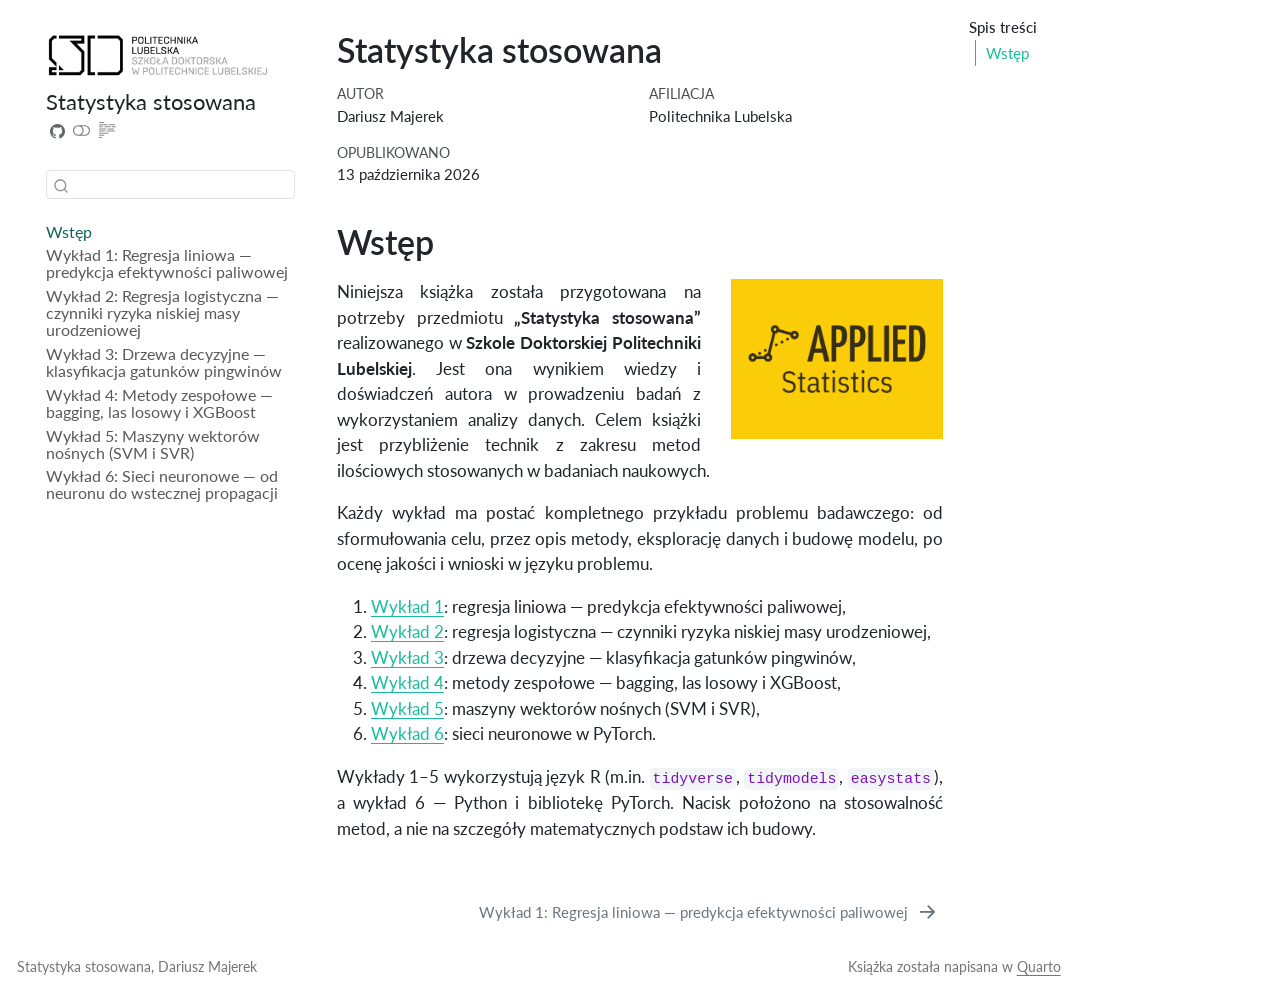
==== docs/index.html @ 19380073 "Książka Quarto: Statystyka stosowana (wykłady 1–6) Wykłady wyk1–wyk6 jako rozdziały książki, usunięt" ====
<!DOCTYPE html>
<html xmlns="http://www.w3.org/1999/xhtml" lang="pl" xml:lang="pl"><head>

<meta charset="utf-8">
<meta name="generator" content="quarto-1.10.18">

<meta name="viewport" content="width=device-width, initial-scale=1.0, user-scalable=yes">

<meta name="author" content="Dariusz Majerek">

<title>Statystyka stosowana</title>
<style>
/* Default styles provided by pandoc.
** See https://pandoc.org/MANUAL.html#variables-for-html for config info.
*/
span.smallcaps{font-variant: small-caps;}
div.columns{display: flex; gap: 1.5em;}
div.column{flex: auto;}
@media screen {
div.columns{gap: min(4vw, 1.5em);}
div.column{overflow-x: auto;}
}
div.hanging-indent{margin-left: 1.5em; text-indent: -1.5em;}
ul.task-list{list-style: none;}
ul.task-list li input[type="checkbox"] {
  width: 0.8em;
  margin: 0 0.8em 0.2em -1em; /* quarto-specific, see https://github.com/quarto-dev/quarto-cli/issues/4556 */ 
  vertical-align: middle;
}
</style>


<script src="site_libs/quarto-nav/quarto-nav.js"></script>
<script src="site_libs/quarto-nav/headroom.min.js"></script>
<script src="site_libs/clipboard/clipboard.min.js"></script>
<script src="site_libs/quarto-search/autocomplete.umd.js"></script>
<script src="site_libs/quarto-search/fuse.min.js"></script>
<script src="site_libs/quarto-search/quarto-search.js"></script>
<meta name="quarto:offset" content="./">
<link href="./wyk1.html" rel="next">
<link href="./logo2.png" rel="icon" type="image/png">
<script src="site_libs/quarto-html/quarto.js" type="module"></script>
<script src="site_libs/quarto-html/tabsets/tabsets.js" type="module"></script>
<script src="site_libs/quarto-html/popper.min.js"></script>
<script src="site_libs/quarto-html/tippy.umd.min.js"></script>
<script src="site_libs/quarto-html/anchor.min.js"></script>
<link href="site_libs/quarto-html/tippy.css" rel="stylesheet">
<link href="site_libs/quarto-html/quarto-syntax-highlighting-64a204ab8560d761af7679ceaba22944.css" rel="stylesheet" class="quarto-color-scheme" id="quarto-text-highlighting-styles">
<link href="site_libs/quarto-html/quarto-syntax-highlighting-dark-b85bc7c33db8c58e0ec93c3465666fed.css" rel="stylesheet" class="quarto-color-scheme quarto-color-alternate" id="quarto-text-highlighting-styles">
<link href="site_libs/quarto-html/quarto-syntax-highlighting-64a204ab8560d761af7679ceaba22944.css" rel="stylesheet" class="quarto-color-scheme-extra" id="quarto-text-highlighting-styles">
<script src="site_libs/bootstrap/bootstrap.min.js"></script>
<link href="site_libs/bootstrap/bootstrap-icons.css" rel="stylesheet">
<link href="site_libs/bootstrap/bootstrap-502dd8818b56a2c66749ffbc31bcd64e.min.css" rel="stylesheet" append-hash="true" class="quarto-color-scheme" id="quarto-bootstrap" data-mode="light">
<link href="site_libs/bootstrap/bootstrap-dark-e7c7cb72a47119ae0b6917a2100602d9.min.css" rel="stylesheet" append-hash="true" class="quarto-color-scheme quarto-color-alternate" id="quarto-bootstrap" data-mode="dark">
<link href="site_libs/bootstrap/bootstrap-502dd8818b56a2c66749ffbc31bcd64e.min.css" rel="stylesheet" append-hash="true" class="quarto-color-scheme-extra" id="quarto-bootstrap" data-mode="light">
<script id="quarto-search-options" type="application/json">{
  "location": "sidebar",
  "copy-button": false,
  "collapse-after": 3,
  "panel-placement": "start",
  "type": "textbox",
  "limit": 50,
  "keyboard-shortcut": [
    "f",
    "/",
    "s"
  ],
  "show-item-context": false,
  "language": {
    "search-no-results-text": "Brak wyników",
    "search-matching-documents-text": "dopasowane dokumenty",
    "search-copy-link-title": "Kopiuj link do wyszukiwania",
    "search-hide-matches-text": "Ukryj dodatkowe dopasowania",
    "search-more-match-text": "więcej dopasowań w tym dokumencie",
    "search-more-matches-text": "więcej dopasowań w tym dokumencie",
    "search-clear-button-title": "Wyczyść",
    "search-text-placeholder": "",
    "search-detached-cancel-button-title": "Anuluj",
    "search-submit-button-title": "Zatwierdź",
    "search-label": "Szukaj"
  }
}</script>


</head>

<body class="nav-sidebar floating quarto-light"><script id="quarto-html-before-body" type="application/javascript">
    const toggleBodyColorMode = (bsSheetEl) => {
      const mode = bsSheetEl.getAttribute("data-mode");
      const bodyEl = window.document.querySelector("body");
      if (mode === "dark") {
        bodyEl.classList.add("quarto-dark");
        bodyEl.classList.remove("quarto-light");
      } else {
        bodyEl.classList.add("quarto-light");
        bodyEl.classList.remove("quarto-dark");
      }
    }
    const toggleBodyColorPrimary = () => {
      const bsSheetEl = window.document.querySelector("link#quarto-bootstrap:not([rel=disabled-stylesheet])");
      if (bsSheetEl) {
        toggleBodyColorMode(bsSheetEl);
      }
    }
    const setColorSchemeToggle = (alternate) => {
      const toggles = window.document.querySelectorAll('.quarto-color-scheme-toggle');
      for (let i=0; i < toggles.length; i++) {
        const toggle = toggles[i];
        if (toggle) {
          if (alternate) {
            toggle.classList.add("alternate");
          } else {
            toggle.classList.remove("alternate");
          }
        }
      }
    };
    const toggleColorMode = (alternate) => {
      // Switch the stylesheets
      const primaryStylesheets = window.document.querySelectorAll('link.quarto-color-scheme:not(.quarto-color-alternate)');
      const alternateStylesheets = window.document.querySelectorAll('link.quarto-color-scheme.quarto-color-alternate');
      manageTransitions('#quarto-margin-sidebar .nav-link', false);
      if (alternate) {
        // note: dark is layered on light, we don't disable primary!
        enableStylesheet(alternateStylesheets);
        for (const sheetNode of alternateStylesheets) {
          if (sheetNode.id === "quarto-bootstrap") {
            toggleBodyColorMode(sheetNode);
          }
        }
      } else {
        disableStylesheet(alternateStylesheets);
        enableStylesheet(primaryStylesheets)
        toggleBodyColorPrimary();
      }
      manageTransitions('#quarto-margin-sidebar .nav-link', true);
      // Switch the toggles
      setColorSchemeToggle(alternate)
      // Hack to workaround the fact that safari doesn't
      // properly recolor the scrollbar when toggling (#1455)
      if (navigator.userAgent.indexOf('Safari') > 0 && navigator.userAgent.indexOf('Chrome') == -1) {
        manageTransitions("body", false);
        window.scrollTo(0, 1);
        setTimeout(() => {
          window.scrollTo(0, 0);
          manageTransitions("body", true);
        }, 40);
      }
    }
    const disableStylesheet = (stylesheets) => {
      for (let i=0; i < stylesheets.length; i++) {
        const stylesheet = stylesheets[i];
        stylesheet.rel = 'disabled-stylesheet';
      }
    }
    const enableStylesheet = (stylesheets) => {
      for (let i=0; i < stylesheets.length; i++) {
        const stylesheet = stylesheets[i];
        if(stylesheet.rel !== 'stylesheet') { // for Chrome, which will still FOUC without this check
          stylesheet.rel = 'stylesheet';
        }
      }
    }
    const manageTransitions = (selector, allowTransitions) => {
      const els = window.document.querySelectorAll(selector);
      for (let i=0; i < els.length; i++) {
        const el = els[i];
        if (allowTransitions) {
          el.classList.remove('notransition');
        } else {
          el.classList.add('notransition');
        }
      }
    }
    const isFileUrl = () => {
      return window.location.protocol === 'file:';
    }
    const hasAlternateSentinel = () => {
      let styleSentinel = getColorSchemeSentinel();
      if (styleSentinel !== null) {
        return styleSentinel === "alternate";
      } else {
        return false;
      }
    }
    const setStyleSentinel = (alternate) => {
      const value = alternate ? "alternate" : "default";
      if (!isFileUrl()) {
        window.localStorage.setItem("quarto-color-scheme", value);
      } else {
        localAlternateSentinel = value;
      }
    }
    const getColorSchemeSentinel = () => {
      if (!isFileUrl()) {
        const storageValue = window.localStorage.getItem("quarto-color-scheme");
        return storageValue != null ? storageValue : localAlternateSentinel;
      } else {
        return localAlternateSentinel;
      }
    }
    const toggleGiscusIfUsed = (isAlternate, darkModeDefault) => {
      const baseTheme = document.querySelector('#giscus-base-theme')?.value ?? 'light';
      const alternateTheme = document.querySelector('#giscus-alt-theme')?.value ?? 'dark';
      let newTheme = '';
      if(authorPrefersDark) {
        newTheme = isAlternate ? baseTheme : alternateTheme;
      } else {
        newTheme = isAlternate ? alternateTheme : baseTheme;
      }
      const changeGiscusTheme = () => {
        // From: https://github.com/giscus/giscus/issues/336
        const sendMessage = (message) => {
          const iframe = document.querySelector('iframe.giscus-frame');
          if (!iframe) return;
          iframe.contentWindow.postMessage({ giscus: message }, 'https://giscus.app');
        }
        sendMessage({
          setConfig: {
            theme: newTheme
          }
        });
      }
      const isGiscussLoaded = window.document.querySelector('iframe.giscus-frame') !== null;
      if (isGiscussLoaded) {
        changeGiscusTheme();
      }
    };
    const authorPrefersDark = false;
    const darkModeDefault = authorPrefersDark;
      document.querySelector('link#quarto-text-highlighting-styles.quarto-color-scheme-extra').rel = 'disabled-stylesheet';
      document.querySelector('link#quarto-bootstrap.quarto-color-scheme-extra').rel = 'disabled-stylesheet';
    let localAlternateSentinel = darkModeDefault ? 'alternate' : 'default';
    // Dark / light mode switch
    window.quartoToggleColorScheme = () => {
      // Read the current dark / light value
      let toAlternate = !hasAlternateSentinel();
      toggleColorMode(toAlternate);
      setStyleSentinel(toAlternate);
      toggleGiscusIfUsed(toAlternate, darkModeDefault);
      window.dispatchEvent(new Event('resize'));
    };
    // Switch to dark mode if need be
    if (hasAlternateSentinel()) {
      toggleColorMode(true);
    } else {
      toggleColorMode(false);
    }
  </script>

<div id="quarto-search-results"></div>
  <header id="quarto-header" class="headroom fixed-top">
  <nav class="quarto-secondary-nav">
    <div class="container-fluid d-flex">
      <button type="button" class="quarto-btn-toggle btn" data-bs-toggle="collapse" role="button" data-bs-target=".quarto-sidebar-collapse-item" aria-controls="quarto-sidebar" aria-expanded="false" aria-label="Przełącz pasek boczny" onclick="if (window.quartoToggleHeadroom) { window.quartoToggleHeadroom(); }">
        <i class="bi bi-layout-text-sidebar-reverse"></i>
      </button>
        <nav class="quarto-page-breadcrumbs" aria-label="breadcrumb"><ol class="breadcrumb"><li class="breadcrumb-item"><a href="./index.html">Wstęp</a></li></ol></nav>
        <a class="flex-grow-1" role="navigation" data-bs-toggle="collapse" data-bs-target=".quarto-sidebar-collapse-item" aria-controls="quarto-sidebar" aria-expanded="false" aria-label="Przełącz pasek boczny" onclick="if (window.quartoToggleHeadroom) { window.quartoToggleHeadroom(); }">      
        </a>
      <button type="button" class="btn quarto-search-button" aria-label="Szukaj" onclick="window.quartoOpenSearch();">
        <i class="bi bi-search"></i>
      </button>
    </div>
  </nav>
</header>
<!-- content -->
<div id="quarto-content" class="quarto-container page-columns page-rows-contents page-layout-article">
<!-- sidebar -->
  <nav id="quarto-sidebar" class="sidebar collapse collapse-horizontal quarto-sidebar-collapse-item sidebar-navigation floating overflow-auto">
    <div class="pt-lg-2 mt-2 text-left sidebar-header sidebar-header-stacked">
      <a href="./index.html" class="sidebar-logo-link">
      <img src="./logo.png" alt="" class="sidebar-logo light-content py-0 d-lg-inline d-none">
      <img src="./logo.png" alt="" class="sidebar-logo dark-content py-0 d-lg-inline d-none">
      </a>
    <div class="sidebar-title mb-0 py-0">
      <a href="./">Statystyka stosowana</a> 
        <div class="sidebar-tools-main tools-wide">
    <a href="https://github.com/DariuszMajerek/szkola_doktorska" title="Source Code" class="quarto-navigation-tool px-1" aria-label="Source Code"><i class="bi bi-github"></i></a>
  <a href="" class="quarto-color-scheme-toggle quarto-navigation-tool  px-1" onclick="window.quartoToggleColorScheme(); return false;" title="Przełącz tryb ciemny"><i class="bi"></i></a>
  <a href="" class="quarto-reader-toggle quarto-navigation-tool px-1" onclick="window.quartoToggleReader(); return false;" title="Przełącz tryb czytnika">
  <div class="quarto-reader-toggle-btn">
  <i class="bi"></i>
  </div>
</a>
</div>
    </div>
      </div>
        <div class="mt-2 flex-shrink-0 align-items-center">
        <div class="sidebar-search">
        <div id="quarto-search" class="" title="Szukaj"></div>
        </div>
        </div>
    <div class="sidebar-menu-container"> 
    <ul class="list-unstyled mt-1">
        <li class="sidebar-item">
  <div class="sidebar-item-container"> 
  <a href="./index.html" class="sidebar-item-text sidebar-link active">
 <span class="menu-text">Wstęp</span></a>
  </div>
</li>
        <li class="sidebar-item">
  <div class="sidebar-item-container"> 
  <a href="./wyk1.html" class="sidebar-item-text sidebar-link">
 <span class="menu-text">Wykład 1: Regresja liniowa — predykcja efektywności paliwowej</span></a>
  </div>
</li>
        <li class="sidebar-item">
  <div class="sidebar-item-container"> 
  <a href="./wyk2.html" class="sidebar-item-text sidebar-link">
 <span class="menu-text">Wykład 2: Regresja logistyczna — czynniki ryzyka niskiej masy urodzeniowej</span></a>
  </div>
</li>
        <li class="sidebar-item">
  <div class="sidebar-item-container"> 
  <a href="./wyk3.html" class="sidebar-item-text sidebar-link">
 <span class="menu-text">Wykład 3: Drzewa decyzyjne — klasyfikacja gatunków pingwinów</span></a>
  </div>
</li>
        <li class="sidebar-item">
  <div class="sidebar-item-container"> 
  <a href="./wyk4.html" class="sidebar-item-text sidebar-link">
 <span class="menu-text">Wykład 4: Metody zespołowe — bagging, las losowy i XGBoost</span></a>
  </div>
</li>
        <li class="sidebar-item">
  <div class="sidebar-item-container"> 
  <a href="./wyk5.html" class="sidebar-item-text sidebar-link">
 <span class="menu-text">Wykład 5: Maszyny wektorów nośnych (SVM i SVR)</span></a>
  </div>
</li>
        <li class="sidebar-item">
  <div class="sidebar-item-container"> 
  <a href="./wyk6.html" class="sidebar-item-text sidebar-link">
 <span class="menu-text">Wykład 6: Sieci neuronowe — od neuronu do wstecznej propagacji</span></a>
  </div>
</li>
    </ul>
    </div>
</nav>
<div id="quarto-sidebar-glass" class="quarto-sidebar-collapse-item" data-bs-toggle="collapse" data-bs-target=".quarto-sidebar-collapse-item"></div>
<!-- margin-sidebar -->
    <div id="quarto-margin-sidebar" class="sidebar margin-sidebar">
        <nav id="TOC" role="doc-toc" class="toc-active">
    <h2 id="toc-title">Spis treści</h2>
   
  <ul>
  <li><a href="#wstęp" id="toc-wstęp" class="nav-link active" data-scroll-target="#wstęp">Wstęp</a></li>
  </ul>
</nav>
    </div>
<!-- main -->
<main class="content" id="quarto-document-content">


<header id="title-block-header" class="quarto-title-block default">
<div class="quarto-title">
<h1 class="title">Statystyka stosowana</h1>
</div>


<div class="quarto-title-meta-author">
  <div class="quarto-title-meta-heading">Autor</div>
  <div class="quarto-title-meta-heading">Afiliacja</div>
  
    <div class="quarto-title-meta-contents">
    <p class="author">Dariusz Majerek </p>
  </div>
  <div class="quarto-title-meta-contents">
        <p class="affiliation">
            Politechnika Lubelska
          </p>
      </div>
  </div>

<div class="quarto-title-meta">

      
    <div>
    <div class="quarto-title-meta-heading">Opublikowano</div>
    <div class="quarto-title-meta-contents">
      <p class="date">13 października 2026</p>
    </div>
  </div>
  
    
  </div>
  


</header>



<section id="wstęp" class="level1 unnumbered">
<h1 class="unnumbered">Wstęp</h1><p><img src="logo2.png" title="Statystyka stosowana" class="quarto-cover-image nolightbox img-fluid"></p>
<p>Niniejsza książka została przygotowana na potrzeby przedmiotu <strong>„Statystyka stosowana”</strong> realizowanego w <strong>Szkole Doktorskiej Politechniki Lubelskiej</strong>. Jest ona wynikiem wiedzy i doświadczeń autora w prowadzeniu badań z wykorzystaniem analizy danych. Celem książki jest przybliżenie technik z zakresu metod ilościowych stosowanych w badaniach naukowych.</p>
<p>Każdy wykład ma postać kompletnego przykładu problemu badawczego: od sformułowania celu, przez opis metody, eksplorację danych i budowę modelu, po ocenę jakości i wnioski w języku problemu.</p>
<ol type="1">
<li><a href="./wyk1.html">Wykład 1</a>: regresja liniowa — predykcja efektywności paliwowej,</li>
<li><a href="./wyk2.html">Wykład 2</a>: regresja logistyczna — czynniki ryzyka niskiej masy urodzeniowej,</li>
<li><a href="./wyk3.html">Wykład 3</a>: drzewa decyzyjne — klasyfikacja gatunków pingwinów,</li>
<li><a href="./wyk4.html">Wykład 4</a>: metody zespołowe — bagging, las losowy i XGBoost,</li>
<li><a href="./wyk5.html">Wykład 5</a>: maszyny wektorów nośnych (SVM i SVR),</li>
<li><a href="./wyk6.html">Wykład 6</a>: sieci neuronowe w PyTorch.</li>
</ol>
<p>Wykłady 1–5 wykorzystują język R (m.in. <code>tidyverse</code>, <code>tidymodels</code>, <code>easystats</code>), a wykład 6 — Python i bibliotekę PyTorch. Nacisk położono na stosowalność metod, a nie na szczegóły matematycznych podstaw ich budowy.</p>


</section>

</main> <!-- /main -->
<script id="quarto-html-after-body" type="application/javascript">
  window.document.addEventListener("DOMContentLoaded", function (event) {
    // Ensure there is a toggle, if there isn't float one in the top right
    if (window.document.querySelector('.quarto-color-scheme-toggle') === null) {
      const a = window.document.createElement('a');
      a.classList.add('top-right');
      a.classList.add('quarto-color-scheme-toggle');
      a.href = "";
      a.onclick = function() { try { window.quartoToggleColorScheme(); } catch {} return false; };
      const i = window.document.createElement("i");
      i.classList.add('bi');
      a.appendChild(i);
      window.document.body.appendChild(a);
    }
    setColorSchemeToggle(hasAlternateSentinel())
    const icon = "";
    const anchorJS = new window.AnchorJS();
    anchorJS.options = {
      placement: 'right',
      icon: icon
    };
    anchorJS.add('.anchored');
    const isCodeAnnotation = (el) => {
      for (const clz of el.classList) {
        if (clz.startsWith('code-annotation-')) {                     
          return true;
        }
      }
      return false;
    }
    const onCopySuccess = function(e) {
      // button target
      const button = e.trigger;
      // don't keep focus
      button.blur();
      // flash "checked"
      button.classList.add('code-copy-button-checked');
      var currentTitle = button.getAttribute("title");
      button.setAttribute("title", "Skopiowano!");
      let tooltip;
      if (window.bootstrap) {
        button.setAttribute("data-bs-toggle", "tooltip");
        button.setAttribute("data-bs-placement", "left");
        button.setAttribute("data-bs-title", "Skopiowano!");
        tooltip = new bootstrap.Tooltip(button, 
          { trigger: "manual", 
            customClass: "code-copy-button-tooltip",
            offset: [0, -8]});
        tooltip.show();    
      }
      setTimeout(function() {
        if (tooltip) {
          tooltip.hide();
          button.removeAttribute("data-bs-title");
          button.removeAttribute("data-bs-toggle");
          button.removeAttribute("data-bs-placement");
        }
        button.setAttribute("title", currentTitle);
        button.classList.remove('code-copy-button-checked');
      }, 1000);
      // clear code selection
      e.clearSelection();
    }
    const getTextToCopy = function(trigger) {
      const outerScaffold = trigger.parentElement.cloneNode(true);
      const codeEl = outerScaffold.querySelector('code');
      for (const childEl of codeEl.children) {
        if (isCodeAnnotation(childEl)) {
          childEl.remove();
        }
      }
      return codeEl.innerText;
    }
    const clipboard = new window.ClipboardJS('.code-copy-button:not([data-in-quarto-modal])', {
      text: getTextToCopy
    });
    clipboard.on('success', onCopySuccess);
    if (window.document.getElementById('quarto-embedded-source-code-modal')) {
      const clipboardModal = new window.ClipboardJS('.code-copy-button[data-in-quarto-modal]', {
        text: getTextToCopy,
        container: window.document.getElementById('quarto-embedded-source-code-modal')
      });
      clipboardModal.on('success', onCopySuccess);
    }
      var localhostRegex = new RegExp(/^(?:http|https):\/\/localhost\:?[0-9]*\//);
      var mailtoRegex = new RegExp(/^mailto:/);
        var filterRegex = new RegExp('/' + window.location.host + '/');
      var isInternal = (href) => {
          return filterRegex.test(href) || localhostRegex.test(href) || mailtoRegex.test(href);
      }
      // Inspect non-navigation links and adorn them if external
     var links = window.document.querySelectorAll('a[href]:not(.nav-link):not(.navbar-brand):not(.toc-action):not(.sidebar-link):not(.sidebar-item-toggle):not(.pagination-link):not(.no-external):not([aria-hidden]):not(.dropdown-item):not(.quarto-navigation-tool):not(.about-link)');
      for (var i=0; i<links.length; i++) {
        const link = links[i];
        if (!isInternal(link.href)) {
          // undo the damage that might have been done by quarto-nav.js in the case of
          // links that we want to consider external
          if (link.dataset.originalHref !== undefined) {
            link.href = link.dataset.originalHref;
          }
        }
      }
    function tippyHover(el, contentFn, onTriggerFn, onUntriggerFn) {
      const config = {
        allowHTML: true,
        maxWidth: 500,
        delay: 100,
        arrow: false,
        appendTo: function(el) {
            return el.parentElement;
        },
        interactive: true,
        interactiveBorder: 10,
        theme: 'quarto',
        placement: 'bottom-start',
      };
      if (contentFn) {
        config.content = contentFn;
      }
      if (onTriggerFn) {
        config.onTrigger = onTriggerFn;
      }
      if (onUntriggerFn) {
        config.onUntrigger = onUntriggerFn;
      }
      window.tippy(el, config); 
    }
    const noterefs = window.document.querySelectorAll('a[role="doc-noteref"]');
    for (var i=0; i<noterefs.length; i++) {
      const ref = noterefs[i];
      tippyHover(ref, function() {
        // use id or data attribute instead here
        let href = ref.getAttribute('data-footnote-href') || ref.getAttribute('href');
        try { href = new URL(href).hash; } catch {}
        const id = href.replace(/^#\/?/, "");
        const note = window.document.getElementById(id);
        if (note) {
          return note.innerHTML;
        } else {
          return "";
        }
      });
    }
    const xrefs = window.document.querySelectorAll('a.quarto-xref');
    const processXRef = (id, note) => {
      // Strip column container classes
      const stripColumnClz = (el) => {
        el.classList.remove("page-full", "page-columns");
        if (el.children) {
          for (const child of el.children) {
            stripColumnClz(child);
          }
        }
      }
      stripColumnClz(note)
      if (id === null || id.startsWith('sec-')) {
        // Special case sections, only their first couple elements
        const container = document.createElement("div");
        if (note.children && note.children.length > 2) {
          container.appendChild(note.children[0].cloneNode(true));
          for (let i = 1; i < note.children.length; i++) {
            const child = note.children[i];
            if (child.tagName === "P" && child.innerText === "") {
              continue;
            } else {
              container.appendChild(child.cloneNode(true));
              break;
            }
          }
          if (window.Quarto?.typesetMath) {
            window.Quarto.typesetMath(container);
          }
          return container.innerHTML
        } else {
          if (window.Quarto?.typesetMath) {
            window.Quarto.typesetMath(note);
          }
          return note.innerHTML;
        }
      } else {
        // Remove any anchor links if they are present
        const anchorLink = note.querySelector('a.anchorjs-link');
        if (anchorLink) {
          anchorLink.remove();
        }
        if (window.Quarto?.typesetMath) {
          window.Quarto.typesetMath(note);
        }
        if (note.classList.contains("callout")) {
          return note.outerHTML;
        } else {
          return note.innerHTML;
        }
      }
    }
    for (var i=0; i<xrefs.length; i++) {
      const xref = xrefs[i];
      tippyHover(xref, undefined, function(instance) {
        instance.disable();
        let url = xref.getAttribute('href');
        let hash = undefined; 
        if (url.startsWith('#')) {
          hash = url;
        } else {
          try { hash = new URL(url).hash; } catch {}
        }
        if (hash) {
          const id = hash.replace(/^#\/?/, "");
          const note = window.document.getElementById(id);
          if (note !== null) {
            try {
              const html = processXRef(id, note.cloneNode(true));
              instance.setContent(html);
            } finally {
              instance.enable();
              instance.show();
            }
          } else {
            // See if we can fetch this
            fetch(url.split('#')[0])
            .then(res => res.text())
            .then(html => {
              const parser = new DOMParser();
              const htmlDoc = parser.parseFromString(html, "text/html");
              const note = htmlDoc.getElementById(id);
              if (note !== null) {
                const html = processXRef(id, note);
                instance.setContent(html);
              } 
            }).finally(() => {
              instance.enable();
              instance.show();
            });
          }
        } else {
          // See if we can fetch a full url (with no hash to target)
          // This is a special case and we should probably do some content thinning / targeting
          fetch(url)
          .then(res => res.text())
          .then(html => {
            const parser = new DOMParser();
            const htmlDoc = parser.parseFromString(html, "text/html");
            const note = htmlDoc.querySelector('main.content');
            if (note !== null) {
              // This should only happen for chapter cross references
              // (since there is no id in the URL)
              // remove the first header
              if (note.children.length > 0 && note.children[0].tagName === "HEADER") {
                note.children[0].remove();
              }
              const html = processXRef(null, note);
              instance.setContent(html);
            } 
          }).finally(() => {
            instance.enable();
            instance.show();
          });
        }
      }, function(instance) {
      });
    }
        let selectedAnnoteEl;
        const selectorForAnnotation = ( cell, annotation) => {
          let cellAttr = 'data-code-cell="' + cell + '"';
          let lineAttr = 'data-code-annotation="' +  annotation + '"';
          const selector = 'span[' + cellAttr + '][' + lineAttr + ']';
          return selector;
        }
        const selectCodeLines = (annoteEl) => {
          const doc = window.document;
          const targetCell = annoteEl.getAttribute("data-target-cell");
          const targetAnnotation = annoteEl.getAttribute("data-target-annotation");
          const annoteSpan = window.document.querySelector(selectorForAnnotation(targetCell, targetAnnotation));
          const lines = annoteSpan.getAttribute("data-code-lines").split(",");
          const lineIds = lines.map((line) => {
            return targetCell + "-" + line;
          })
          let top = null;
          let height = null;
          let parent = null;
          if (lineIds.length > 0) {
              //compute the position of the single el (top and bottom and make a div)
              const el = window.document.getElementById(lineIds[0]);
              top = el.offsetTop;
              height = el.offsetHeight;
              parent = el.parentElement.parentElement;
            if (lineIds.length > 1) {
              const lastEl = window.document.getElementById(lineIds[lineIds.length - 1]);
              const bottom = lastEl.offsetTop + lastEl.offsetHeight;
              height = bottom - top;
            }
            if (top !== null && height !== null && parent !== null) {
              // cook up a div (if necessary) and position it 
              let div = window.document.getElementById("code-annotation-line-highlight");
              if (div === null) {
                div = window.document.createElement("div");
                div.setAttribute("id", "code-annotation-line-highlight");
                div.style.position = 'absolute';
                parent.appendChild(div);
              }
              div.style.top = top - 2 + "px";
              div.style.height = height + 4 + "px";
              div.style.left = 0;
              let gutterDiv = window.document.getElementById("code-annotation-line-highlight-gutter");
              if (gutterDiv === null) {
                gutterDiv = window.document.createElement("div");
                gutterDiv.setAttribute("id", "code-annotation-line-highlight-gutter");
                gutterDiv.style.position = 'absolute';
                const codeCell = window.document.getElementById(targetCell);
                const gutter = codeCell.querySelector('.code-annotation-gutter');
                gutter.appendChild(gutterDiv);
              }
              gutterDiv.style.top = top - 2 + "px";
              gutterDiv.style.height = height + 4 + "px";
            }
            selectedAnnoteEl = annoteEl;
          }
        };
        const unselectCodeLines = () => {
          const elementsIds = ["code-annotation-line-highlight", "code-annotation-line-highlight-gutter"];
          elementsIds.forEach((elId) => {
            const div = window.document.getElementById(elId);
            if (div) {
              div.remove();
            }
          });
          selectedAnnoteEl = undefined;
        };
          // Handle positioning of the toggle
      window.addEventListener(
        "resize",
        throttle(() => {
          elRect = undefined;
          if (selectedAnnoteEl) {
            selectCodeLines(selectedAnnoteEl);
          }
        }, 10)
      );
      function throttle(fn, ms) {
      let throttle = false;
      let timer;
        return (...args) => {
          if(!throttle) { // first call gets through
              fn.apply(this, args);
              throttle = true;
          } else { // all the others get throttled
              if(timer) clearTimeout(timer); // cancel #2
              timer = setTimeout(() => {
                fn.apply(this, args);
                timer = throttle = false;
              }, ms);
          }
        };
      }
        // Attach click handler to the DT
        const annoteDls = window.document.querySelectorAll('dt[data-target-cell]');
        for (const annoteDlNode of annoteDls) {
          annoteDlNode.addEventListener('click', (event) => {
            const clickedEl = event.target;
            if (clickedEl !== selectedAnnoteEl) {
              unselectCodeLines();
              const activeEl = window.document.querySelector('dt[data-target-cell].code-annotation-active');
              if (activeEl) {
                activeEl.classList.remove('code-annotation-active');
              }
              selectCodeLines(clickedEl);
              clickedEl.classList.add('code-annotation-active');
            } else {
              // Unselect the line
              unselectCodeLines();
              clickedEl.classList.remove('code-annotation-active');
            }
          });
        }
    const findCites = (el) => {
      const parentEl = el.parentElement;
      if (parentEl) {
        const cites = parentEl.dataset.cites;
        if (cites) {
          return {
            el,
            cites: cites.split(' ')
          };
        } else {
          return findCites(el.parentElement)
        }
      } else {
        return undefined;
      }
    };
    var bibliorefs = window.document.querySelectorAll('a[role="doc-biblioref"]');
    for (var i=0; i<bibliorefs.length; i++) {
      const ref = bibliorefs[i];
      const citeInfo = findCites(ref);
      if (citeInfo) {
        tippyHover(citeInfo.el, function() {
          var popup = window.document.createElement('div');
          citeInfo.cites.forEach(function(cite) {
            var citeDiv = window.document.createElement('div');
            citeDiv.classList.add('hanging-indent');
            citeDiv.classList.add('csl-entry');
            var biblioDiv = window.document.getElementById('ref-' + cite);
            if (biblioDiv) {
              citeDiv.innerHTML = biblioDiv.innerHTML;
            }
            popup.appendChild(citeDiv);
          });
          return popup.innerHTML;
        });
      }
    }
  });
  </script>
<nav class="page-navigation">
  <div class="nav-page nav-page-previous">
  </div>
  <div class="nav-page nav-page-next">
      <a href="./wyk1.html" class="pagination-link" aria-label="Wykład 1: Regresja liniowa — predykcja efektywności paliwowej">
        <span class="nav-page-text">Wykład 1: Regresja liniowa — predykcja efektywności paliwowej</span> <i class="bi bi-arrow-right-short"></i>
      </a>
  </div>
</nav>
</div> <!-- /content -->
<footer class="footer">
  <div class="nav-footer">
    <div class="nav-footer-left">
<p>Statystyka stosowana, Dariusz Majerek</p>
</div>   
    <div class="nav-footer-center">
      &nbsp;
    </div>
    <div class="nav-footer-right">
<p>Książka została napisana w <a href="https://quarto.org/">Quarto</a></p>
</div>
  </div>
</footer>




</body></html>
---- docs/site_libs/quarto-html/tippy.css ----
.tippy-box[data-animation=fade][data-state=hidden]{opacity:0}[data-tippy-root]{max-width:calc(100vw - 10px)}.tippy-box{position:relative;background-color:#333;color:#fff;border-radius:4px;font-size:14px;line-height:1.4;white-space:normal;outline:0;transition-property:transform,visibility,opacity}.tippy-box[data-placement^=top]>.tippy-arrow{bottom:0}.tippy-box[data-placement^=top]>.tippy-arrow:before{bottom:-7px;left:0;border-width:8px 8px 0;border-top-color:initial;transform-origin:center top}.tippy-box[data-placement^=bottom]>.tippy-arrow{top:0}.tippy-box[data-placement^=bottom]>.tippy-arrow:before{top:-7px;left:0;border-width:0 8px 8px;border-bottom-color:initial;transform-origin:center bottom}.tippy-box[data-placement^=left]>.tippy-arrow{right:0}.tippy-box[data-placement^=left]>.tippy-arrow:before{border-width:8px 0 8px 8px;border-left-color:initial;right:-7px;transform-origin:center left}.tippy-box[data-placement^=right]>.tippy-arrow{left:0}.tippy-box[data-placement^=right]>.tippy-arrow:before{left:-7px;border-width:8px 8px 8px 0;border-right-color:initial;transform-origin:center right}.tippy-box[data-inertia][data-state=visible]{transition-timing-function:cubic-bezier(.54,1.5,.38,1.11)}.tippy-arrow{width:16px;height:16px;color:#333}.tippy-arrow:before{content:"";position:absolute;border-color:transparent;border-style:solid}.tippy-content{position:relative;padding:5px 9px;z-index:1}
---- docs/site_libs/quarto-html/quarto-syntax-highlighting-64a204ab8560d761af7679ceaba22944.css ----
/* quarto syntax highlight colors */
:root {
  --quarto-hl-ot-color: #003B4F;
  --quarto-hl-at-color: #657422;
  --quarto-hl-ss-color: #20794D;
  --quarto-hl-an-color: #5E5E5E;
  --quarto-hl-fu-color: #4758AB;
  --quarto-hl-st-color: #20794D;
  --quarto-hl-cf-color: #003B4F;
  --quarto-hl-op-color: #5E5E5E;
  --quarto-hl-er-color: #AD0000;
  --quarto-hl-bn-color: #AD0000;
  --quarto-hl-al-color: #AD0000;
  --quarto-hl-va-color: #111111;
  --quarto-hl-bu-color: inherit;
  --quarto-hl-ex-color: inherit;
  --quarto-hl-pp-color: #AD0000;
  --quarto-hl-in-color: #5E5E5E;
  --quarto-hl-vs-color: #20794D;
  --quarto-hl-wa-color: #5E5E5E;
  --quarto-hl-do-color: #5E5E5E;
  --quarto-hl-im-color: #00769E;
  --quarto-hl-ch-color: #20794D;
  --quarto-hl-dt-color: #AD0000;
  --quarto-hl-fl-color: #AD0000;
  --quarto-hl-co-color: #5E5E5E;
  --quarto-hl-cv-color: #5E5E5E;
  --quarto-hl-cn-color: #8f5902;
  --quarto-hl-sc-color: #5E5E5E;
  --quarto-hl-dv-color: #AD0000;
  --quarto-hl-kw-color: #003B4F;
}

/* other quarto variables */
:root {
  --quarto-font-monospace: SFMono-Regular, Menlo, Monaco, Consolas, "Liberation Mono", "Courier New", monospace;
}

/* syntax highlight based on Pandoc's rules */
pre > code.sourceCode > span {
  color: #003B4F;
}

code.sourceCode > span {
  color: #003B4F;
}

div.sourceCode,
div.sourceCode pre.sourceCode {
  color: #003B4F;
}

/* Normal */
code span {
  color: #003B4F;
}

/* Alert */
code span.al {
  color: #AD0000;
  font-style: inherit;
}

/* Annotation */
code span.an {
  color: #5E5E5E;
  font-style: inherit;
}

/* Attribute */
code span.at {
  color: #657422;
  font-style: inherit;
}

/* BaseN */
code span.bn {
  color: #AD0000;
  font-style: inherit;
}

/* BuiltIn */
code span.bu {
  font-style: inherit;
}

/* ControlFlow */
code span.cf {
  color: #003B4F;
  font-weight: bold;
  font-style: inherit;
}

/* Char */
code span.ch {
  color: #20794D;
  font-style: inherit;
}

/* Constant */
code span.cn {
  color: #8f5902;
  font-style: inherit;
}

/* Comment */
code span.co {
  color: #5E5E5E;
  font-style: inherit;
}

/* CommentVar */
code span.cv {
  color: #5E5E5E;
  font-style: italic;
}

/* Documentation */
code span.do {
  color: #5E5E5E;
  font-style: italic;
}

/* DataType */
code span.dt {
  color: #AD0000;
  font-style: inherit;
}

/* DecVal */
code span.dv {
  color: #AD0000;
  font-style: inherit;
}

/* Error */
code span.er {
  color: #AD0000;
  font-style: inherit;
}

/* Extension */
code span.ex {
  font-style: inherit;
}

/* Float */
code span.fl {
  color: #AD0000;
  font-style: inherit;
}

/* Function */
code span.fu {
  color: #4758AB;
  font-style: inherit;
}

/* Import */
code span.im {
  color: #00769E;
  font-style: inherit;
}

/* Information */
code span.in {
  color: #5E5E5E;
  font-style: inherit;
}

/* Keyword */
code span.kw {
  color: #003B4F;
  font-weight: bold;
  font-style: inherit;
}

/* Operator */
code span.op {
  color: #5E5E5E;
  font-style: inherit;
}

/* Other */
code span.ot {
  color: #003B4F;
  font-style: inherit;
}

/* Preprocessor */
code span.pp {
  color: #AD0000;
  font-style: inherit;
}

/* SpecialChar */
code span.sc {
  color: #5E5E5E;
  font-style: inherit;
}

/* SpecialString */
code span.ss {
  color: #20794D;
  font-style: inherit;
}

/* String */
code span.st {
  color: #20794D;
  font-style: inherit;
}

/* Variable */
code span.va {
  color: #111111;
  font-style: inherit;
}

/* VerbatimString */
code span.vs {
  color: #20794D;
  font-style: inherit;
}

/* Warning */
code span.wa {
  color: #5E5E5E;
  font-style: italic;
}

.prevent-inlining {
  content: "</";
}

/*# sourceMappingURL=9d8d5bb603a83b8298b89080a598c93b.css.map */
---- docs/site_libs/quarto-html/quarto-syntax-highlighting-dark-b85bc7c33db8c58e0ec93c3465666fed.css ----
/* quarto syntax highlight colors */
:root {
  --quarto-hl-al-color: #f07178;
  --quarto-hl-an-color: #d4d0ab;
  --quarto-hl-at-color: #00e0e0;
  --quarto-hl-bn-color: #d4d0ab;
  --quarto-hl-bu-color: #abe338;
  --quarto-hl-ch-color: #abe338;
  --quarto-hl-co-color: #f8f8f2;
  --quarto-hl-cv-color: #ffd700;
  --quarto-hl-cn-color: #ffd700;
  --quarto-hl-cf-color: #ffa07a;
  --quarto-hl-dt-color: #ffa07a;
  --quarto-hl-dv-color: #d4d0ab;
  --quarto-hl-do-color: #f8f8f2;
  --quarto-hl-er-color: #f07178;
  --quarto-hl-ex-color: #00e0e0;
  --quarto-hl-fl-color: #d4d0ab;
  --quarto-hl-fu-color: #ffa07a;
  --quarto-hl-im-color: #abe338;
  --quarto-hl-in-color: #d4d0ab;
  --quarto-hl-kw-color: #ffa07a;
  --quarto-hl-op-color: #ffa07a;
  --quarto-hl-ot-color: #00e0e0;
  --quarto-hl-pp-color: #dcc6e0;
  --quarto-hl-re-color: #00e0e0;
  --quarto-hl-sc-color: #abe338;
  --quarto-hl-ss-color: #abe338;
  --quarto-hl-st-color: #abe338;
  --quarto-hl-va-color: #00e0e0;
  --quarto-hl-vs-color: #abe338;
  --quarto-hl-wa-color: #dcc6e0;
}

/* other quarto variables */
:root {
  --quarto-font-monospace: SFMono-Regular, Menlo, Monaco, Consolas, "Liberation Mono", "Courier New", monospace;
}

/* syntax highlight based on Pandoc's rules */
pre > code.sourceCode > span {
  color: #f8f8f2;
}

code.sourceCode > span {
  color: #f8f8f2;
}

div.sourceCode,
div.sourceCode pre.sourceCode {
  color: #f8f8f2;
}

/* Normal */
code span {
  color: #f8f8f2;
}

/* Alert */
code span.al {
  color: #f07178;
}

/* Annotation */
code span.an {
  color: #d4d0ab;
}

/* Attribute */
code span.at {
  color: #00e0e0;
}

/* BaseN */
code span.bn {
  color: #d4d0ab;
}

/* BuiltIn */
code span.bu {
  color: #abe338;
}

/* ControlFlow */
code span.cf {
  font-weight: bold;
  color: #ffa07a;
}

/* Char */
code span.ch {
  color: #abe338;
}

/* Constant */
code span.cn {
  color: #ffd700;
}

/* Comment */
code span.co {
  font-style: italic;
  color: #f8f8f2;
}

/* CommentVar */
code span.cv {
  color: #ffd700;
}

/* Documentation */
code span.do {
  color: #f8f8f2;
}

/* DataType */
code span.dt {
  color: #ffa07a;
}

/* DecVal */
code span.dv {
  color: #d4d0ab;
}

/* Error */
code span.er {
  color: #f07178;
  text-decoration: underline;
}

/* Extension */
code span.ex {
  font-weight: bold;
  color: #00e0e0;
}

/* Float */
code span.fl {
  color: #d4d0ab;
}

/* Function */
code span.fu {
  color: #ffa07a;
}

/* Import */
code span.im {
  color: #abe338;
}

/* Information */
code span.in {
  color: #d4d0ab;
}

/* Keyword */
code span.kw {
  font-weight: bold;
  color: #ffa07a;
}

/* Operator */
code span.op {
  color: #ffa07a;
}

/* Other */
code span.ot {
  color: #00e0e0;
}

/* Preprocessor */
code span.pp {
  color: #dcc6e0;
}

/* RegionMarker */
code span.re {
  background-color: #f8f8f2;
  color: #00e0e0;
}

/* SpecialChar */
code span.sc {
  color: #abe338;
}

/* SpecialString */
code span.ss {
  color: #abe338;
}

/* String */
code span.st {
  color: #abe338;
}

/* Variable */
code span.va {
  color: #00e0e0;
}

/* VerbatimString */
code span.vs {
  color: #abe338;
}

/* Warning */
code span.wa {
  color: #dcc6e0;
}

.prevent-inlining {
  content: "</";
}

/*# sourceMappingURL=4ed8f1090dec6531da29ab00902aa718.css.map */
---- docs/site_libs/quarto-html/quarto-syntax-highlighting-64a204ab8560d761af7679ceaba22944.css ----
/* quarto syntax highlight colors */
:root {
  --quarto-hl-ot-color: #003B4F;
  --quarto-hl-at-color: #657422;
  --quarto-hl-ss-color: #20794D;
  --quarto-hl-an-color: #5E5E5E;
  --quarto-hl-fu-color: #4758AB;
  --quarto-hl-st-color: #20794D;
  --quarto-hl-cf-color: #003B4F;
  --quarto-hl-op-color: #5E5E5E;
  --quarto-hl-er-color: #AD0000;
  --quarto-hl-bn-color: #AD0000;
  --quarto-hl-al-color: #AD0000;
  --quarto-hl-va-color: #111111;
  --quarto-hl-bu-color: inherit;
  --quarto-hl-ex-color: inherit;
  --quarto-hl-pp-color: #AD0000;
  --quarto-hl-in-color: #5E5E5E;
  --quarto-hl-vs-color: #20794D;
  --quarto-hl-wa-color: #5E5E5E;
  --quarto-hl-do-color: #5E5E5E;
  --quarto-hl-im-color: #00769E;
  --quarto-hl-ch-color: #20794D;
  --quarto-hl-dt-color: #AD0000;
  --quarto-hl-fl-color: #AD0000;
  --quarto-hl-co-color: #5E5E5E;
  --quarto-hl-cv-color: #5E5E5E;
  --quarto-hl-cn-color: #8f5902;
  --quarto-hl-sc-color: #5E5E5E;
  --quarto-hl-dv-color: #AD0000;
  --quarto-hl-kw-color: #003B4F;
}

/* other quarto variables */
:root {
  --quarto-font-monospace: SFMono-Regular, Menlo, Monaco, Consolas, "Liberation Mono", "Courier New", monospace;
}

/* syntax highlight based on Pandoc's rules */
pre > code.sourceCode > span {
  color: #003B4F;
}

code.sourceCode > span {
  color: #003B4F;
}

div.sourceCode,
div.sourceCode pre.sourceCode {
  color: #003B4F;
}

/* Normal */
code span {
  color: #003B4F;
}

/* Alert */
code span.al {
  color: #AD0000;
  font-style: inherit;
}

/* Annotation */
code span.an {
  color: #5E5E5E;
  font-style: inherit;
}

/* Attribute */
code span.at {
  color: #657422;
  font-style: inherit;
}

/* BaseN */
code span.bn {
  color: #AD0000;
  font-style: inherit;
}

/* BuiltIn */
code span.bu {
  font-style: inherit;
}

/* ControlFlow */
code span.cf {
  color: #003B4F;
  font-weight: bold;
  font-style: inherit;
}

/* Char */
code span.ch {
  color: #20794D;
  font-style: inherit;
}

/* Constant */
code span.cn {
  color: #8f5902;
  font-style: inherit;
}

/* Comment */
code span.co {
  color: #5E5E5E;
  font-style: inherit;
}

/* CommentVar */
code span.cv {
  color: #5E5E5E;
  font-style: italic;
}

/* Documentation */
code span.do {
  color: #5E5E5E;
  font-style: italic;
}

/* DataType */
code span.dt {
  color: #AD0000;
  font-style: inherit;
}

/* DecVal */
code span.dv {
  color: #AD0000;
  font-style: inherit;
}

/* Error */
code span.er {
  color: #AD0000;
  font-style: inherit;
}

/* Extension */
code span.ex {
  font-style: inherit;
}

/* Float */
code span.fl {
  color: #AD0000;
  font-style: inherit;
}

/* Function */
code span.fu {
  color: #4758AB;
  font-style: inherit;
}

/* Import */
code span.im {
  color: #00769E;
  font-style: inherit;
}

/* Information */
code span.in {
  color: #5E5E5E;
  font-style: inherit;
}

/* Keyword */
code span.kw {
  color: #003B4F;
  font-weight: bold;
  font-style: inherit;
}

/* Operator */
code span.op {
  color: #5E5E5E;
  font-style: inherit;
}

/* Other */
code span.ot {
  color: #003B4F;
  font-style: inherit;
}

/* Preprocessor */
code span.pp {
  color: #AD0000;
  font-style: inherit;
}

/* SpecialChar */
code span.sc {
  color: #5E5E5E;
  font-style: inherit;
}

/* SpecialString */
code span.ss {
  color: #20794D;
  font-style: inherit;
}

/* String */
code span.st {
  color: #20794D;
  font-style: inherit;
}

/* Variable */
code span.va {
  color: #111111;
  font-style: inherit;
}

/* VerbatimString */
code span.vs {
  color: #20794D;
  font-style: inherit;
}

/* Warning */
code span.wa {
  color: #5E5E5E;
  font-style: italic;
}

.prevent-inlining {
  content: "</";
}

/*# sourceMappingURL=9d8d5bb603a83b8298b89080a598c93b.css.map */
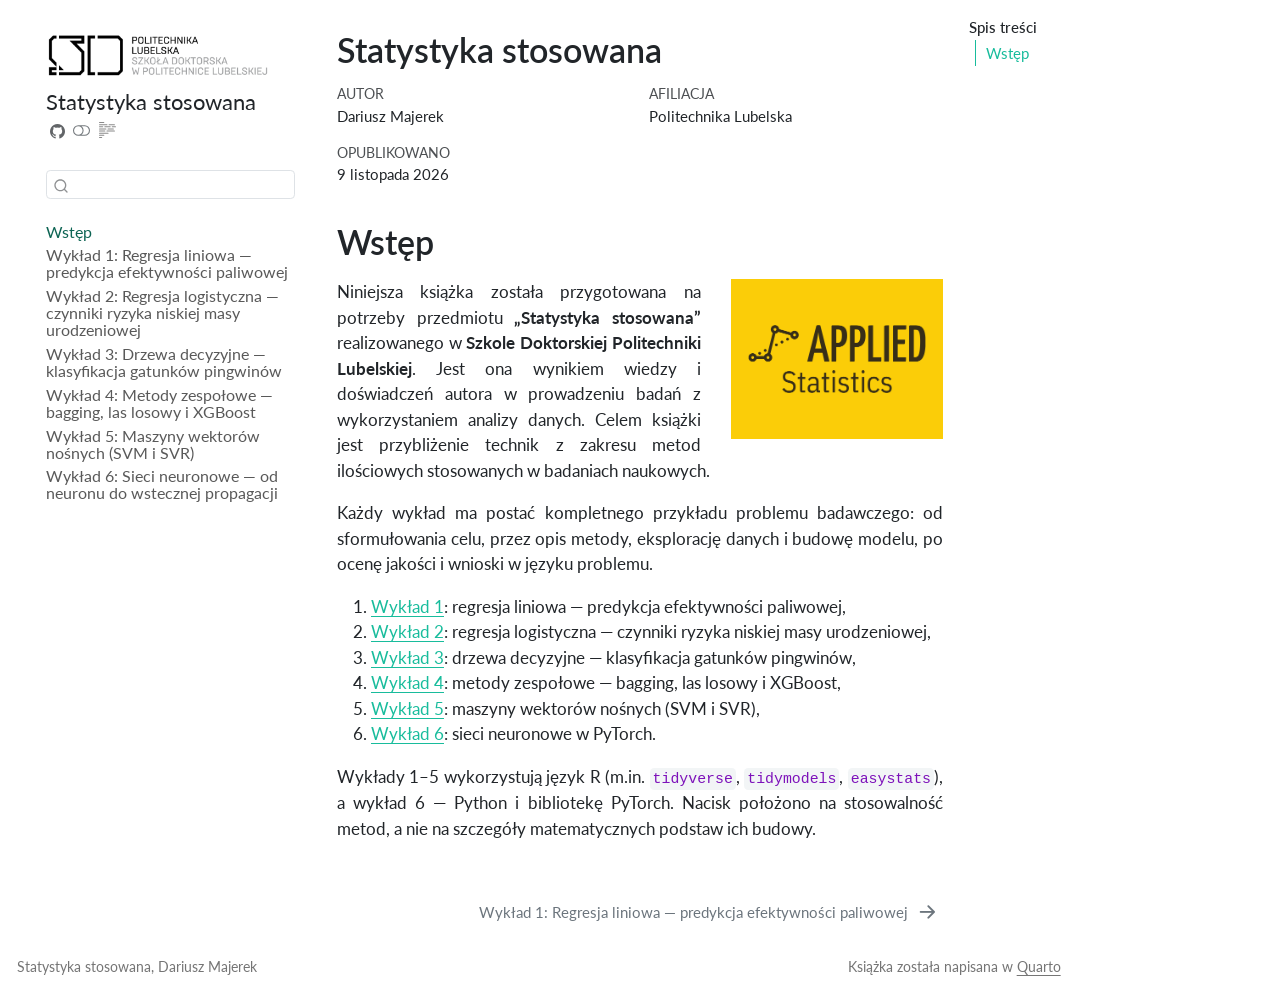
==== commit bfb5e9a1: "docs: zaktualizuj wykłady i opublikowaną książkę Ujednolicenie tabel do trzech miejsc po przecinku, " ====
--- a/docs/index.html
+++ b/docs/index.html
@@ -2,7 +2,7 @@
 <html xmlns="http://www.w3.org/1999/xhtml" lang="pl" xml:lang="pl"><head>
 
 <meta charset="utf-8">
-<meta name="generator" content="quarto-1.10.18">
+<meta name="generator" content="quarto-1.10.19">
 
 <meta name="viewport" content="width=device-width, initial-scale=1.0, user-scalable=yes">
 
@@ -45,9 +45,9 @@
 <script src="site_libs/quarto-html/tippy.umd.min.js"></script>
 <script src="site_libs/quarto-html/anchor.min.js"></script>
 <link href="site_libs/quarto-html/tippy.css" rel="stylesheet">
-<link href="site_libs/quarto-html/quarto-syntax-highlighting-64a204ab8560d761af7679ceaba22944.css" rel="stylesheet" class="quarto-color-scheme" id="quarto-text-highlighting-styles">
-<link href="site_libs/quarto-html/quarto-syntax-highlighting-dark-b85bc7c33db8c58e0ec93c3465666fed.css" rel="stylesheet" class="quarto-color-scheme quarto-color-alternate" id="quarto-text-highlighting-styles">
-<link href="site_libs/quarto-html/quarto-syntax-highlighting-64a204ab8560d761af7679ceaba22944.css" rel="stylesheet" class="quarto-color-scheme-extra" id="quarto-text-highlighting-styles">
+<link href="site_libs/quarto-html/quarto-syntax-highlighting-bf27225e3a48a9273f3daa8f8e829971.css" rel="stylesheet" class="quarto-color-scheme" id="quarto-text-highlighting-styles">
+<link href="site_libs/quarto-html/quarto-syntax-highlighting-dark-b626d73c4c936ccc3cb08be7d45d1df6.css" rel="stylesheet" class="quarto-color-scheme quarto-color-alternate" id="quarto-text-highlighting-styles">
+<link href="site_libs/quarto-html/quarto-syntax-highlighting-bf27225e3a48a9273f3daa8f8e829971.css" rel="stylesheet" class="quarto-color-scheme-extra" id="quarto-text-highlighting-styles">
 <script src="site_libs/bootstrap/bootstrap.min.js"></script>
 <link href="site_libs/bootstrap/bootstrap-icons.css" rel="stylesheet">
 <link href="site_libs/bootstrap/bootstrap-502dd8818b56a2c66749ffbc31bcd64e.min.css" rel="stylesheet" append-hash="true" class="quarto-color-scheme" id="quarto-bootstrap" data-mode="light">
@@ -379,7 +379,7 @@
     <div>
     <div class="quarto-title-meta-heading">Opublikowano</div>
     <div class="quarto-title-meta-contents">
-      <p class="date">13 października 2026</p>
+      <p class="date">9 listopada 2026</p>
     </div>
   </div>
   
--- a/docs/site_libs/quarto-html/quarto-syntax-highlighting-bf27225e3a48a9273f3daa8f8e829971.css
+++ b/docs/site_libs/quarto-html/quarto-syntax-highlighting-bf27225e3a48a9273f3daa8f8e829971.css
@@ -0,0 +1,236 @@
+/* quarto syntax highlight colors */
+:root {
+  --quarto-hl-ot-color: #003B4F;
+  --quarto-hl-at-color: #657422;
+  --quarto-hl-ss-color: #20794D;
+  --quarto-hl-an-color: #5E5E5E;
+  --quarto-hl-fu-color: #4758AB;
+  --quarto-hl-st-color: #20794D;
+  --quarto-hl-cf-color: #003B4F;
+  --quarto-hl-op-color: #5E5E5E;
+  --quarto-hl-er-color: #AD0000;
+  --quarto-hl-bn-color: #AD0000;
+  --quarto-hl-al-color: #AD0000;
+  --quarto-hl-va-color: #111111;
+  --quarto-hl-bu-color: inherit;
+  --quarto-hl-ex-color: inherit;
+  --quarto-hl-pp-color: #AD0000;
+  --quarto-hl-in-color: #5E5E5E;
+  --quarto-hl-vs-color: #20794D;
+  --quarto-hl-wa-color: #5E5E5E;
+  --quarto-hl-do-color: #5E5E5E;
+  --quarto-hl-im-color: #00769E;
+  --quarto-hl-ch-color: #20794D;
+  --quarto-hl-dt-color: #AD0000;
+  --quarto-hl-fl-color: #AD0000;
+  --quarto-hl-co-color: #5E5E5E;
+  --quarto-hl-cv-color: #5E5E5E;
+  --quarto-hl-cn-color: #8f5902;
+  --quarto-hl-sc-color: #5E5E5E;
+  --quarto-hl-dv-color: #AD0000;
+  --quarto-hl-kw-color: #003B4F;
+}
+
+/* other quarto variables */
+:root {
+  --quarto-font-monospace: SFMono-Regular, Menlo, Monaco, Consolas, "Liberation Mono", "Courier New", monospace;
+}
+
+/* syntax highlight based on Pandoc's rules */
+pre > code.sourceCode > span {
+  color: #003B4F;
+}
+
+code.sourceCode > span {
+  color: #003B4F;
+}
+
+div.sourceCode,
+div.sourceCode pre.sourceCode {
+  color: #003B4F;
+}
+
+/* Normal */
+code span {
+  color: #003B4F;
+}
+
+/* Alert */
+code span.al {
+  color: #AD0000;
+  font-style: inherit;
+}
+
+/* Annotation */
+code span.an {
+  color: #5E5E5E;
+  font-style: inherit;
+}
+
+/* Attribute */
+code span.at {
+  color: #657422;
+  font-style: inherit;
+}
+
+/* BaseN */
+code span.bn {
+  color: #AD0000;
+  font-style: inherit;
+}
+
+/* BuiltIn */
+code span.bu {
+  font-style: inherit;
+}
+
+/* ControlFlow */
+code span.cf {
+  color: #003B4F;
+  font-weight: bold;
+  font-style: inherit;
+}
+
+/* Char */
+code span.ch {
+  color: #20794D;
+  font-style: inherit;
+}
+
+/* Constant */
+code span.cn {
+  color: #8f5902;
+  font-style: inherit;
+}
+
+/* Comment */
+code span.co {
+  color: #5E5E5E;
+  font-style: inherit;
+}
+
+/* CommentVar */
+code span.cv {
+  color: #5E5E5E;
+  font-style: italic;
+}
+
+/* Documentation */
+code span.do {
+  color: #5E5E5E;
+  font-style: italic;
+}
+
+/* DataType */
+code span.dt {
+  color: #AD0000;
+  font-style: inherit;
+}
+
+/* DecVal */
+code span.dv {
+  color: #AD0000;
+  font-style: inherit;
+}
+
+/* Error */
+code span.er {
+  color: #AD0000;
+  font-style: inherit;
+}
+
+/* Extension */
+code span.ex {
+  font-style: inherit;
+}
+
+/* Float */
+code span.fl {
+  color: #AD0000;
+  font-style: inherit;
+}
+
+/* Function */
+code span.fu {
+  color: #4758AB;
+  font-style: inherit;
+}
+
+/* Import */
+code span.im {
+  color: #00769E;
+  font-style: inherit;
+}
+
+/* Information */
+code span.in {
+  color: #5E5E5E;
+  font-style: inherit;
+}
+
+/* Keyword */
+code span.kw {
+  color: #003B4F;
+  font-weight: bold;
+  font-style: inherit;
+}
+
+/* Operator */
+code span.op {
+  color: #5E5E5E;
+  font-style: inherit;
+}
+
+/* Other */
+code span.ot {
+  color: #003B4F;
+  font-style: inherit;
+}
+
+/* Preprocessor */
+code span.pp {
+  color: #AD0000;
+  font-style: inherit;
+}
+
+/* SpecialChar */
+code span.sc {
+  color: #5E5E5E;
+  font-style: inherit;
+}
+
+/* SpecialString */
+code span.ss {
+  color: #20794D;
+  font-style: inherit;
+}
+
+/* String */
+code span.st {
+  color: #20794D;
+  font-style: inherit;
+}
+
+/* Variable */
+code span.va {
+  color: #111111;
+  font-style: inherit;
+}
+
+/* VerbatimString */
+code span.vs {
+  color: #20794D;
+  font-style: inherit;
+}
+
+/* Warning */
+code span.wa {
+  color: #5E5E5E;
+  font-style: italic;
+}
+
+.prevent-inlining {
+  content: "</";
+}
+
+/*# sourceMappingURL=8be38f48d34c45af72792cbd699585e7.css.map */
--- a/docs/site_libs/quarto-html/quarto-syntax-highlighting-dark-b626d73c4c936ccc3cb08be7d45d1df6.css
+++ b/docs/site_libs/quarto-html/quarto-syntax-highlighting-dark-b626d73c4c936ccc3cb08be7d45d1df6.css
@@ -0,0 +1,219 @@
+/* quarto syntax highlight colors */
+:root {
+  --quarto-hl-al-color: #f07178;
+  --quarto-hl-an-color: #d4d0ab;
+  --quarto-hl-at-color: #00e0e0;
+  --quarto-hl-bn-color: #d4d0ab;
+  --quarto-hl-bu-color: #abe338;
+  --quarto-hl-ch-color: #abe338;
+  --quarto-hl-co-color: #f8f8f2;
+  --quarto-hl-cv-color: #ffd700;
+  --quarto-hl-cn-color: #ffd700;
+  --quarto-hl-cf-color: #ffa07a;
+  --quarto-hl-dt-color: #ffa07a;
+  --quarto-hl-dv-color: #d4d0ab;
+  --quarto-hl-do-color: #f8f8f2;
+  --quarto-hl-er-color: #f07178;
+  --quarto-hl-ex-color: #00e0e0;
+  --quarto-hl-fl-color: #d4d0ab;
+  --quarto-hl-fu-color: #ffa07a;
+  --quarto-hl-im-color: #abe338;
+  --quarto-hl-in-color: #d4d0ab;
+  --quarto-hl-kw-color: #ffa07a;
+  --quarto-hl-op-color: #ffa07a;
+  --quarto-hl-ot-color: #00e0e0;
+  --quarto-hl-pp-color: #dcc6e0;
+  --quarto-hl-re-color: #00e0e0;
+  --quarto-hl-sc-color: #abe338;
+  --quarto-hl-ss-color: #abe338;
+  --quarto-hl-st-color: #abe338;
+  --quarto-hl-va-color: #00e0e0;
+  --quarto-hl-vs-color: #abe338;
+  --quarto-hl-wa-color: #dcc6e0;
+}
+
+/* other quarto variables */
+:root {
+  --quarto-font-monospace: SFMono-Regular, Menlo, Monaco, Consolas, "Liberation Mono", "Courier New", monospace;
+}
+
+/* syntax highlight based on Pandoc's rules */
+pre > code.sourceCode > span {
+  color: #f8f8f2;
+}
+
+code.sourceCode > span {
+  color: #f8f8f2;
+}
+
+div.sourceCode,
+div.sourceCode pre.sourceCode {
+  color: #f8f8f2;
+}
+
+/* Normal */
+code span {
+  color: #f8f8f2;
+}
+
+/* Alert */
+code span.al {
+  color: #f07178;
+}
+
+/* Annotation */
+code span.an {
+  color: #d4d0ab;
+}
+
+/* Attribute */
+code span.at {
+  color: #00e0e0;
+}
+
+/* BaseN */
+code span.bn {
+  color: #d4d0ab;
+}
+
+/* BuiltIn */
+code span.bu {
+  color: #abe338;
+}
+
+/* ControlFlow */
+code span.cf {
+  font-weight: bold;
+  color: #ffa07a;
+}
+
+/* Char */
+code span.ch {
+  color: #abe338;
+}
+
+/* Constant */
+code span.cn {
+  color: #ffd700;
+}
+
+/* Comment */
+code span.co {
+  font-style: italic;
+  color: #f8f8f2;
+}
+
+/* CommentVar */
+code span.cv {
+  color: #ffd700;
+}
+
+/* Documentation */
+code span.do {
+  color: #f8f8f2;
+}
+
+/* DataType */
+code span.dt {
+  color: #ffa07a;
+}
+
+/* DecVal */
+code span.dv {
+  color: #d4d0ab;
+}
+
+/* Error */
+code span.er {
+  color: #f07178;
+  text-decoration: underline;
+}
+
+/* Extension */
+code span.ex {
+  font-weight: bold;
+  color: #00e0e0;
+}
+
+/* Float */
+code span.fl {
+  color: #d4d0ab;
+}
+
+/* Function */
+code span.fu {
+  color: #ffa07a;
+}
+
+/* Import */
+code span.im {
+  color: #abe338;
+}
+
+/* Information */
+code span.in {
+  color: #d4d0ab;
+}
+
+/* Keyword */
+code span.kw {
+  font-weight: bold;
+  color: #ffa07a;
+}
+
+/* Operator */
+code span.op {
+  color: #ffa07a;
+}
+
+/* Other */
+code span.ot {
+  color: #00e0e0;
+}
+
+/* Preprocessor */
+code span.pp {
+  color: #dcc6e0;
+}
+
+/* RegionMarker */
+code span.re {
+  background-color: #f8f8f2;
+  color: #00e0e0;
+}
+
+/* SpecialChar */
+code span.sc {
+  color: #abe338;
+}
+
+/* SpecialString */
+code span.ss {
+  color: #abe338;
+}
+
+/* String */
+code span.st {
+  color: #abe338;
+}
+
+/* Variable */
+code span.va {
+  color: #00e0e0;
+}
+
+/* VerbatimString */
+code span.vs {
+  color: #abe338;
+}
+
+/* Warning */
+code span.wa {
+  color: #dcc6e0;
+}
+
+.prevent-inlining {
+  content: "</";
+}
+
+/*# sourceMappingURL=a269c63e8167c3ae395728e86feb0848.css.map */
--- a/docs/site_libs/quarto-html/quarto-syntax-highlighting-bf27225e3a48a9273f3daa8f8e829971.css
+++ b/docs/site_libs/quarto-html/quarto-syntax-highlighting-bf27225e3a48a9273f3daa8f8e829971.css
@@ -0,0 +1,236 @@
+/* quarto syntax highlight colors */
+:root {
+  --quarto-hl-ot-color: #003B4F;
+  --quarto-hl-at-color: #657422;
+  --quarto-hl-ss-color: #20794D;
+  --quarto-hl-an-color: #5E5E5E;
+  --quarto-hl-fu-color: #4758AB;
+  --quarto-hl-st-color: #20794D;
+  --quarto-hl-cf-color: #003B4F;
+  --quarto-hl-op-color: #5E5E5E;
+  --quarto-hl-er-color: #AD0000;
+  --quarto-hl-bn-color: #AD0000;
+  --quarto-hl-al-color: #AD0000;
+  --quarto-hl-va-color: #111111;
+  --quarto-hl-bu-color: inherit;
+  --quarto-hl-ex-color: inherit;
+  --quarto-hl-pp-color: #AD0000;
+  --quarto-hl-in-color: #5E5E5E;
+  --quarto-hl-vs-color: #20794D;
+  --quarto-hl-wa-color: #5E5E5E;
+  --quarto-hl-do-color: #5E5E5E;
+  --quarto-hl-im-color: #00769E;
+  --quarto-hl-ch-color: #20794D;
+  --quarto-hl-dt-color: #AD0000;
+  --quarto-hl-fl-color: #AD0000;
+  --quarto-hl-co-color: #5E5E5E;
+  --quarto-hl-cv-color: #5E5E5E;
+  --quarto-hl-cn-color: #8f5902;
+  --quarto-hl-sc-color: #5E5E5E;
+  --quarto-hl-dv-color: #AD0000;
+  --quarto-hl-kw-color: #003B4F;
+}
+
+/* other quarto variables */
+:root {
+  --quarto-font-monospace: SFMono-Regular, Menlo, Monaco, Consolas, "Liberation Mono", "Courier New", monospace;
+}
+
+/* syntax highlight based on Pandoc's rules */
+pre > code.sourceCode > span {
+  color: #003B4F;
+}
+
+code.sourceCode > span {
+  color: #003B4F;
+}
+
+div.sourceCode,
+div.sourceCode pre.sourceCode {
+  color: #003B4F;
+}
+
+/* Normal */
+code span {
+  color: #003B4F;
+}
+
+/* Alert */
+code span.al {
+  color: #AD0000;
+  font-style: inherit;
+}
+
+/* Annotation */
+code span.an {
+  color: #5E5E5E;
+  font-style: inherit;
+}
+
+/* Attribute */
+code span.at {
+  color: #657422;
+  font-style: inherit;
+}
+
+/* BaseN */
+code span.bn {
+  color: #AD0000;
+  font-style: inherit;
+}
+
+/* BuiltIn */
+code span.bu {
+  font-style: inherit;
+}
+
+/* ControlFlow */
+code span.cf {
+  color: #003B4F;
+  font-weight: bold;
+  font-style: inherit;
+}
+
+/* Char */
+code span.ch {
+  color: #20794D;
+  font-style: inherit;
+}
+
+/* Constant */
+code span.cn {
+  color: #8f5902;
+  font-style: inherit;
+}
+
+/* Comment */
+code span.co {
+  color: #5E5E5E;
+  font-style: inherit;
+}
+
+/* CommentVar */
+code span.cv {
+  color: #5E5E5E;
+  font-style: italic;
+}
+
+/* Documentation */
+code span.do {
+  color: #5E5E5E;
+  font-style: italic;
+}
+
+/* DataType */
+code span.dt {
+  color: #AD0000;
+  font-style: inherit;
+}
+
+/* DecVal */
+code span.dv {
+  color: #AD0000;
+  font-style: inherit;
+}
+
+/* Error */
+code span.er {
+  color: #AD0000;
+  font-style: inherit;
+}
+
+/* Extension */
+code span.ex {
+  font-style: inherit;
+}
+
+/* Float */
+code span.fl {
+  color: #AD0000;
+  font-style: inherit;
+}
+
+/* Function */
+code span.fu {
+  color: #4758AB;
+  font-style: inherit;
+}
+
+/* Import */
+code span.im {
+  color: #00769E;
+  font-style: inherit;
+}
+
+/* Information */
+code span.in {
+  color: #5E5E5E;
+  font-style: inherit;
+}
+
+/* Keyword */
+code span.kw {
+  color: #003B4F;
+  font-weight: bold;
+  font-style: inherit;
+}
+
+/* Operator */
+code span.op {
+  color: #5E5E5E;
+  font-style: inherit;
+}
+
+/* Other */
+code span.ot {
+  color: #003B4F;
+  font-style: inherit;
+}
+
+/* Preprocessor */
+code span.pp {
+  color: #AD0000;
+  font-style: inherit;
+}
+
+/* SpecialChar */
+code span.sc {
+  color: #5E5E5E;
+  font-style: inherit;
+}
+
+/* SpecialString */
+code span.ss {
+  color: #20794D;
+  font-style: inherit;
+}
+
+/* String */
+code span.st {
+  color: #20794D;
+  font-style: inherit;
+}
+
+/* Variable */
+code span.va {
+  color: #111111;
+  font-style: inherit;
+}
+
+/* VerbatimString */
+code span.vs {
+  color: #20794D;
+  font-style: inherit;
+}
+
+/* Warning */
+code span.wa {
+  color: #5E5E5E;
+  font-style: italic;
+}
+
+.prevent-inlining {
+  content: "</";
+}
+
+/*# sourceMappingURL=8be38f48d34c45af72792cbd699585e7.css.map */
